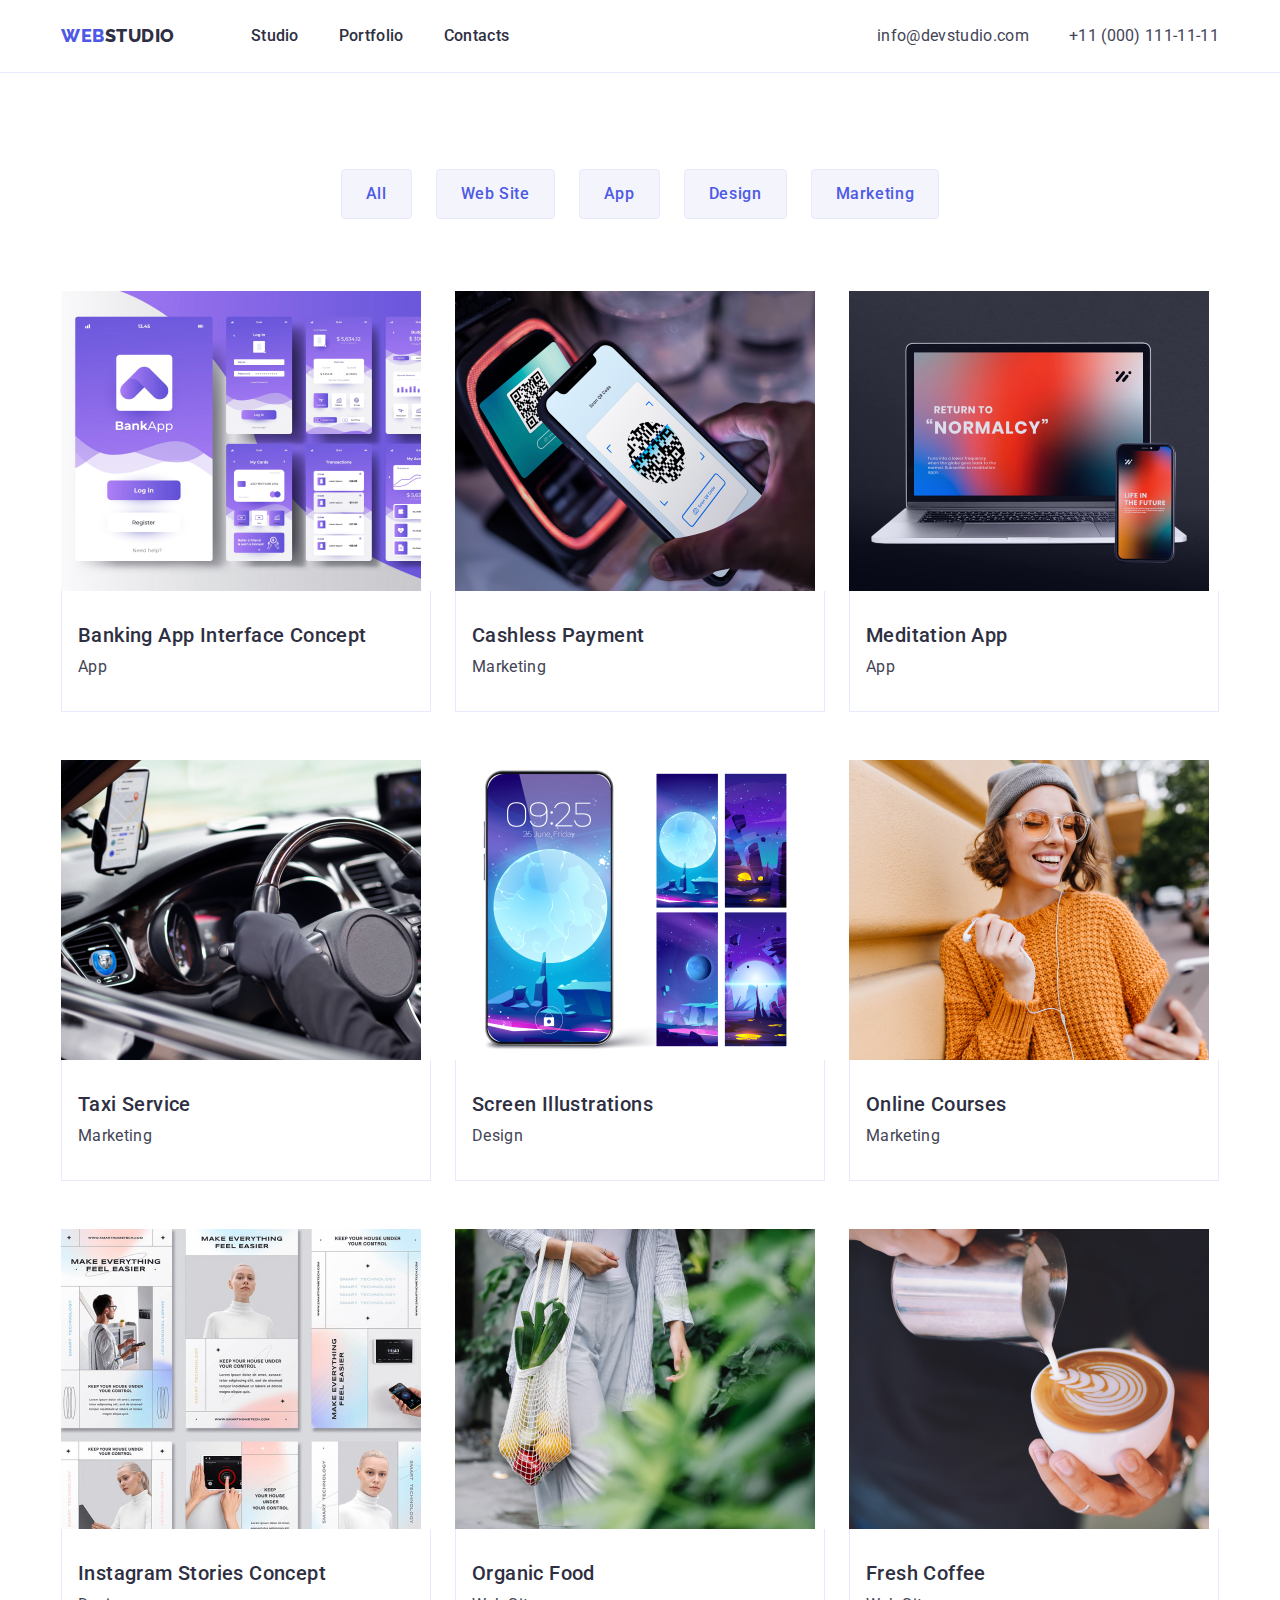
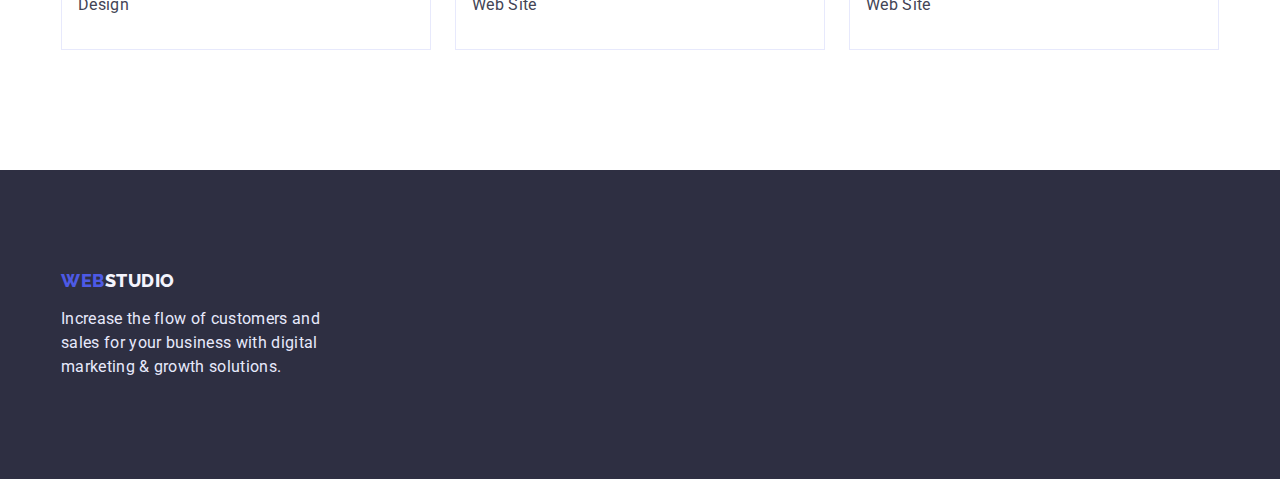
==== portfolio.html @ 20e193a5 "2255" ====
<!DOCTYPE html>
<html lang="en">

<head>
    <meta charset="UTF-8">
    <meta http-equiv="X-UA-Compatible" content="IE=edge">
    <meta name="viewport" content="width=device-width, initial-scale=1.0">
    <title>studio</title>
    <link rel="preconnect" href="https://fonts.googleapis.com">
    <link rel="preconnect" href="https://fonts.gstatic.com" crossorigin>
    <link
        href="https://fonts.googleapis.com/css2?family=Raleway:wght@800&family=Roboto+Mono:wght@600&family=Roboto:wght@400;500;700&display=swap"
        rel="stylesheet">
    <link rel="stylesheet" href="https://cdnjs.cloudflare.com/ajax/libs/modern-normalize/1.1.0/modern-normalize.min.css"
        integrity="sha512-wpPYUAdjBVSE4KJnH1VR1HeZfpl1ub8YT/NKx4PuQ5NmX2tKuGu6U/JRp5y+Y8XG2tV+wKQpNHVUX03MfMFn9Q=="
        crossorigin="anonymous" referrerpolicy="no-referrer" />
    <link rel="stylesheet" href="./css/styles.css" />

</head>

<body>
    <header class="header">
        <div class="container header-container">
            <nav class="header-nav">
                <a class="header-logo link" href="./portfolio.html">Web<span class="header-span">Studio</span></a>
                <ul class="header-list list">
                    <li class="header-item"><a class="header-button link" href="./index.html">Studio</a></li>
                    <li class="header-item"><a class="header-button link" href="./portfolio.html">Portfolio</a></li>
                    <li class="header-item"><a class="header-button link" href="">Contacts</a></li>
                </ul>
            </nav>
            <address class="header-address list">
                <ul class="header-address list">
                    <li class="header-email list"><a class="header-email link"
                            href="mailto:info@devstudio.com">info@devstudio.com</a></li>
                    <li class="header-email list"><a class="header-email link" href="tel:+110001111111">+11 (000)
                            111-11-11</a></li>
                </ul>
            </address>
        </div>
    </header>
    <main>
<section class="section section-portfolio">
    <div class="container">
    <h1 class="visually-hidden">menu</h1>
    
    <ul class="menu-btn list">
        <li><button class="all-btn" type="button">All</button></li>
        <li><button class="all-btn" type="button">Web Site</button></li>
        <li><button class="all-btn" type="button">App</button></li>
        <li><button class="all-btn" type="button">Design</button></li>
        <li><button class="all-btn" type="button">Marketing</button></li>       
    </ul>
   
    <ul class="gallery list">
        <li class="gallery-block">  
        <a class="gallery-tabl link" href="">
        <img class="img" src="./images/img-banking.jpg" alt="banking" width="360" styles/>
        <div class="gallery-container">
        <h2 class="gallery-title">Banking App Interface Concept</h2>
        <p class="gallery-text">App</p>
        </div>
        </a>          
        </li>
                                    
        <li class="gallery-block">
        <a class="gallery-tabl link" href=""><img class="img" src="./images/img-cashless.jpg" alt="cashless" width="360"/>
        <div class="gallery-container">
        <h2 class="gallery-title">Cashless Payment</h2>
        <p class="gallery-text">Marketing</p>
        </div>
        </a>  
        </li>
        
        <li class="gallery-block"> 
        <a class="gallery-tabl link" href=""><img class="img" src="./images/img-meditaion.jpg" alt="meditaion" width="360"/>
        <div class="gallery-container">
        <h2 class="gallery-title">Meditation App</h2>
        <p class="gallery-text">App</p>
        </div>
        </a>          
        </li>
        
        <li class="gallery-block"> 
        <a class="gallery-tabl link" href=""><img class="img" src="./images/img-taxi.jpg" alt="taxi" width="360"/>
        <div class="gallery-container">
        <h2 class="gallery-title">Taxi Service</h2>
        <p class="gallery-text">Marketing</p>
        </div>
        </a>                            
        </li>
        
        <li class="gallery-block">
        <a class="gallery-tabl link" href=""><img class="img" src="./images/img-screen.jpg" alt="screen" width="360"/>
        <div class="gallery-container">
        <h2 class="gallery-title">Screen Illustrations</h2>
        <p class="gallery-text">Design</p>
        </div>
        </a>           
        </li>
        
        <li class="gallery-block">
        <a class="gallery-tabl link" href=""><img class="img" src="./images/img-online.jpg" alt="online" width="360"/>
        <div class="gallery-container">
        <h2 class="gallery-title">Online Courses</h2>
        <p class="gallery-text">Marketing</p>
        </div>
        </a>           
        </li>
        
        <li class="gallery-block">
        <a class="gallery-tabl link" href=""><img class="img" src="./images/img-instagram.jpg" alt="instagram" width="360"/>
        <div class="gallery-container">
        <h2 class="gallery-title">Instagram Stories Concept</h2>
        <p class="gallery-text">Design</p>
        </div>
        </a>                      
        </li>
        
        <li class="gallery-block"> 
        <a class="gallery-tabl link" href=""><img class="img" src="./images/img-organic.jpg" alt="organic" width="360"/>
        <div class="gallery-container">
        <h2 class="gallery-title">Organic Food</h2>
        <p class="gallery-text">Web Site</p>
        </div>
        </a>                       
        </li>
        
        <li class="gallery-block">
        <a class="gallery-tabl link" href=""><img class="img" src="./images/img-fresh.jpg" alt="fresh" width="360"/>
        <div class="gallery-container">
        <h2 class="gallery-title">Fresh Coffee</h2>
        <p class="gallery-text">Web Site</p> 
        </div>
        </a>                       
        </li>
    </ul>
    </div>
 </section>
    </main>

    <footer class="footer">
        <div class="container">
            <div class="footer-container">
                <a class="footer-logo link" href="./index.html">Web<span class="footer-span">Studio</span></a>
                <p class="footer-text">Increase the flow of customers and
                    sales for your business with digital
                    marketing & growth solutions.</p>
            </div>
        </div>
    </footer>
---- css/styles.css ----
:root{
--body: #434455;
--header: #ffffff;
--header-logo: #4d5ae5;
--header-email: #434455;
--hover-focus: #404bbf;
--header-button: #2E2F42;
--header-borbot: #E7E9FC;
--hero: #2E2F42;
--hero-F: #FFFFFF;
--main-title-color: #ffffff;
--hero-btn-background: #4D5AE5;
--about-subtitle: #2E2F42;
--about-text: #434455;
--promo-title: #2E2F42;
--section-team-background: #F4F4FD;
--team-title:#2E2F42;
--team-title-name: #2E2F42;
--team-text: #434455;
--gallery-title: #2E2F42;
--gallery-text: #434455;
--footer-text: #E7E9FC;
--second-title-color: #303030;
--main-btn-color: #ffffff;     
--all-btn: #4d5ae5;
--all-btn-bord: #E7E9FC;
--footer: #2e2f42;
--footer-logo: #4d5ae5;
--span: #2e2f42;
--footer-span: #f4f4fd;
}

body{
    font-family: 'Roboto', sans-serif;    
    color: var(--body);
    font-size: 16px;
    line-height: 1.5;
    margin: 0;
}
.link {
    text-decoration: none;
}

.list{
    list-style: none;
    padding: 0;
    margin: 0;
}
.container{
    width: 1158px;
    margin: 0 auto;
    padding-left: 15px;
    padding-right: 15px;
}
.header-container{
    display: flex;
    justify-content: space-between;
    align-items: center;
}
.section {
    padding: 120px 0;
}
.header {
    border-bottom: 1px solid var(--header-borbot);
}
.header-nav {
    display: flex;
    align-items: center;

}
.header-logo {
    font-family: 'Raleway', sans-serif;
    font-weight: 800;
    font-size: 18px;
    line-height: 1.17;     
    display: flex;
    align-items: center;
    letter-spacing: 0.03em;
    text-transform: uppercase;               
    color: var(--header-logo);  
    text-decoration: none;
    flex-direction: row;
    align-items: flex-start;
    padding: 0px;
    margin-right: 76px;
}
.header-list {
    display: flex;
    align-items: flex-start;
    padding: 0px;
    gap: 40px;
    top: 0px;
}
.header-span {
    color: var(--span);
}

.header-button {
    font-family: 'Roboto', sans-serif;
    font-weight: 500;
    font-size: 16px;
    line-height: 1.5;
    letter-spacing: 0.02em;
    color: var(--header-button);  
    text-decoration: none;
    flex: none;
    order: 0;
    flex-grow: 0;
    padding: 24px 0;
    display: block;
}
.header-button:hover {
    color: var(--hover-focus);
}
.header-button:focus {
   color: var(--hover-focus);
}
.header-address {
    font-style: normal;
    display: flex;
    gap: 40px;
}
.header-email {
font-family: 'Roboto';
font-size: 16px;
line-height: 1.5;
letter-spacing: 0.02em;
color: var(--header-email);
}
.header-email:hover {
    color: var(--hover-focus);
}
.header-email:focus {
    color: var(--hover-focus)
}

.hero {
    background-color: var(--hero);
    padding: 188px 0;
    text-align: center;
}
   
.about-list {
    display: flex;
    gap: 24px;
}
.hero-title {
    font-family: 'Roboto', sans-serif;
    margin: 0 auto 48px;
    width: 496px;
    font-weight: 700;
    font-size: 56px;
    line-height: 1.07;
    text-align: center;
    letter-spacing: 0.02em;
    color: var(--hero-F);
}
.hero-btn {
    font-family: inherit;
    display: block;
    margin: 0 auto;
    font-weight: 500;
    font-size: 16px;
    line-height: 1.5;
    letter-spacing: 0.04em;
    color: var(--hero-F);
    background-color: var(--hero-btn-background);
    box-shadow: 0px 4px 4px rgba(0, 0, 0, 0.15);
    border-radius: 4px;
    cursor: pointer;
    padding: 16px 32px;
    border: 0;
}
.hero-btn:hover {
    background-color: var(--hover-focus); 
    color: var(--hero-F);
    
}
.hero-btn:focus {
    background-color: var(--hover-focus);
    color: var(--hero-F);
}

.visually-hidden {
    position: absolute;
    width: 1px;
    height: 1px;
    margin: -1px;
    border: 0;
    padding: 0;
    white-space: nowrap;
    clip-path: inset(100%);
    clip: rect(0 0 0 0);
    overflow: hidden;
    color: #2E2F42;
}
.about-item {
    width: calc((100% - 72px)/4);
}

.about-subtitle{
    font-family: 'Roboto', sans-serif;
    font-weight: 500;
    font-size: 20px;
    line-height: 1.2;
    letter-spacing: 0.02em;
    color: var(--about-subtitle); 
    margin: 0 0 8px;     
}
.about-text {
    font-family: 'Roboto', sans-serif;
    font-size: 16px;
    line-height: 1.5;
    letter-spacing: 0.02em;    
    color: var(--about-text); 
    flex: none;
    order: 1;
    flex-grow: 0;
    margin: 0;
}
.about {
    padding-top: 0;
}
.promo-title{
    font-family: 'Roboto', sans-serif;
    font-weight: 700;
    font-size: 36px;
    line-height: 1.11;
    text-align: center;
    letter-spacing: 0.02em;
    text-transform: capitalize;
    color: var(--promo-title);
    margin: 0 0 72px;
}
.promo-subject{
    gap: 24px;
}
.img {
    display: block;
}
.style{
    display: block;
    max-width: 100%;
}
.team {
    padding: 120px 0;
    background-color: var(--section-team-background);
}

.team-list {
    display: flex;
    gap: 24px;
}
.team-info{
    width: calc((100% - 72px)/4);
    background-color: var(--header);
    display: block;
    border-radius: 0px 0px 4px 4px;
}
.team-style{
    padding: 32px 0;
    text-align: center;
}
.team-title-name {
    font-family: 'Roboto', sans-serif;
    font-weight: 500;
    font-size: 20px;
    line-height: 1.2;       
    letter-spacing: 0.02em;
    color:  var(--team-title-name);          
    flex: none;
    order: 0;
    flex-grow: 0;
    margin: 0 0 8px;
}
.team-text {
    font-family: 'Roboto', sans-serif;
    font-weight: 400;
    font-size: 16px;
    line-height: 1.5;        
    letter-spacing: 0.02em;
    color: var(--team-text);
    flex: none;
    order: 1;
    flex-grow: 0;
    margin: 0;
}
/**-----Portfolio---------*/
.list {
    list-style: none;
    display: flex;
    align-items: center;
    flex-wrap: wrap;
    padding: 0;
    margin: 0;
}
.section-portfolio {
    padding-top: 96px;
}
.menu-btn{
    justify-content: center;
    margin-bottom: 72px;
    padding: 0px 0px;
    gap: 24px;
}
.all-btn {
    font-family: 'Roboto', sans-serif;
    cursor: pointer;
    font-weight: 500;
    font-size: 16px;
    line-height: 1.5;
    display: flex;
    align-items: center;
    text-align: center;
    letter-spacing: 0.04em;
    color: var(--all-btn);
    background-color: var(--section-team-background);
    border: 1px solid var(--all-btn-bord);
    padding: 12px 24px;
    border-radius: 4px;
    gap: 24px;    
}
.all-btn:hover {
    background-color: var(--hover-focus);
    color: var(--section-team-background);
}
.all-btn:focus {
    background-color: var(--hover-focus); 
    color: var(--section-team-background);
}

.gallery{
    background-color: var(--hero-F);
    text-decoration: none; 
    display: flex;
    flex-wrap: wrap;
    gap: 48px 24px;
}
.gallery-block {
    width: calc((100% - 48px)/3);
}

.gallery-container {
    padding: 32px 16px;
    border: 1px solid #E7E9FC;
    border-top: 0;
}
.gallery-title{
    text-decoration: none;
    font-weight: 500;
    font-size: 20px;
    line-height: 1.2;        
    letter-spacing: 0.02em;       
    color: var(--gallery-title);
    margin: 0 0 8px;
}
.gallery-text{
    font-style: normal;
    font-size: 16px;
    line-height: 1.5;
    letter-spacing: 0.02em;
    color: var(--gallery-text);
    margin: 0;
}

/**-----Footer---------*/
.footer {
background-color:  var(--footer); 
padding: 100px 0;
}
.footer-container{
    width: 264px;
}
.footer-title {
position: absolute;
width: 115px;
height: 22px;
left: 156px;
top: 2380px;
}

.footer-logo {
font-family: 'Raleway', sans-serif;
text-decoration: none;
font-weight: 800;
font-size: 18px;
line-height: 1.17;           
display: inline-block;
letter-spacing: 0.03em;
text-transform: uppercase;              
color: var(--footer-logo);
margin-bottom: 16px;
}
.footer-span {
    color: var(--footer-span);
}
.footer-text {
font-family: 'Roboto', sans-serif;
font-weight: 400;
font-size: 16px;
line-height: 1.5;           
letter-spacing: 0.02em;
color: var(--footer-text);
margin: 0;
}
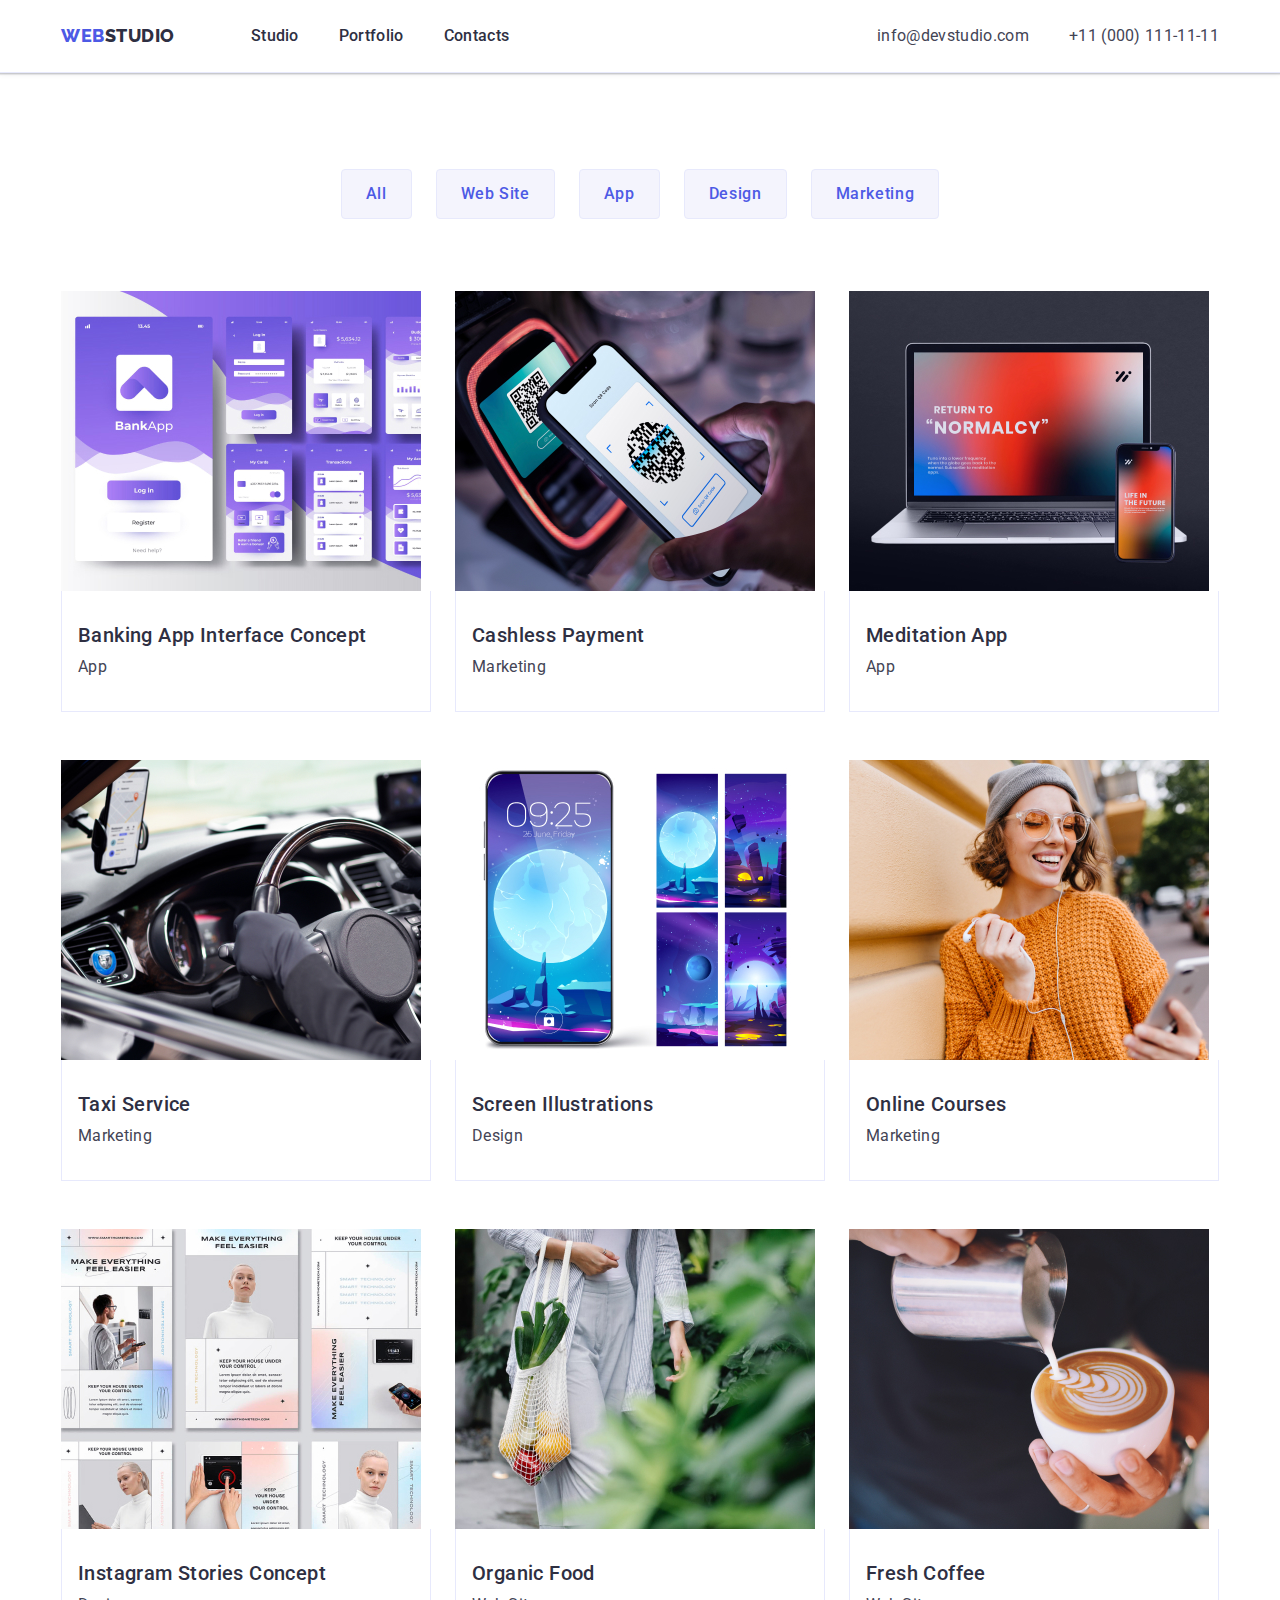
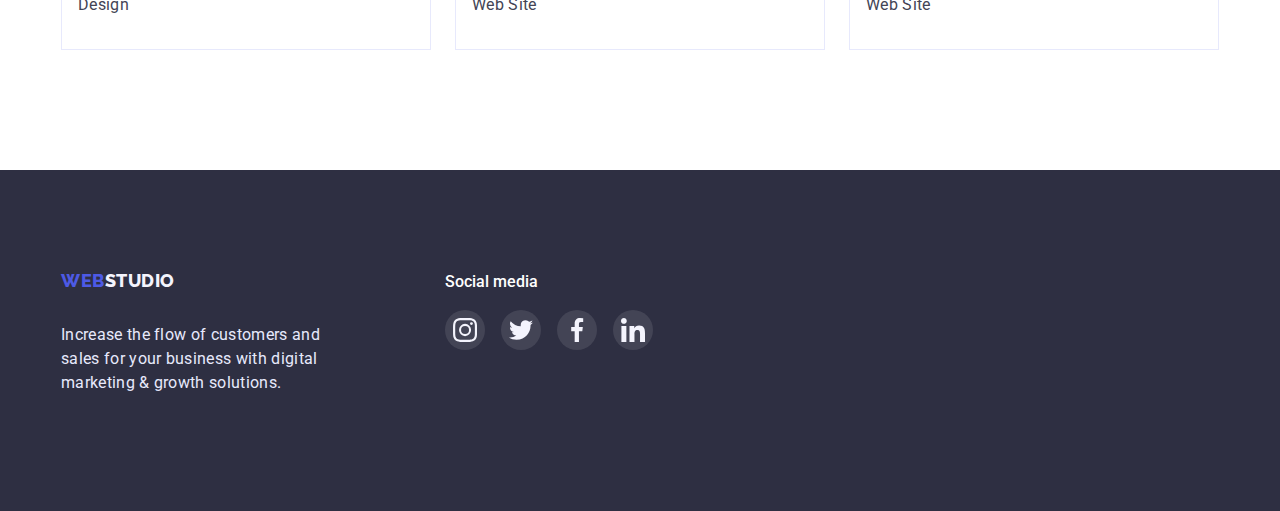
==== commit 6e20773f: "2307" ====
--- a/portfolio.html
+++ b/portfolio.html
@@ -19,133 +19,180 @@
 </head>
 
 <body>
-    <header class="header">
-        <div class="container header-container">
-            <nav class="header-nav">
-                <a class="header-logo link" href="./portfolio.html">Web<span class="header-span">Studio</span></a>
-                <ul class="header-list list">
-                    <li class="header-item"><a class="header-button link" href="./index.html">Studio</a></li>
-                    <li class="header-item"><a class="header-button link" href="./portfolio.html">Portfolio</a></li>
-                    <li class="header-item"><a class="header-button link" href="">Contacts</a></li>
-                </ul>
-            </nav>
-            <address class="header-address list">
-                <ul class="header-address list">
-                    <li class="header-email list"><a class="header-email link"
-                            href="mailto:info@devstudio.com">info@devstudio.com</a></li>
-                    <li class="header-email list"><a class="header-email link" href="tel:+110001111111">+11 (000)
-                            111-11-11</a></li>
-                </ul>
-            </address>
+<header class="header">
+    <div class="container header-container">
+        <nav class="header-nav">
+            <a class="header-logo link" href="./portfolio.html">Web<span class="header-span">Studio</span></a>
+            <ul class="header-list list">
+                <li class="header-item"><a class="header-button link" href="./index.html">Studio</a></li>
+                <li class="header-item"><a class="header-button link" href="./portfolio.html">Portfolio</a></li>
+                <li class="header-item"><a class="header-button link" href="">Contacts</a></li>
+            </ul>
+        </nav>
+        <address class="header-address list">
+            <ul class="header-address list">
+                <li class="header-email list"><a class="header-email link"
+                        href="mailto:info@devstudio.com">info@devstudio.com</a></li>
+                <li class="header-email list"><a class="header-email link" href="tel:+110001111111">+11 (000)
+                        111-11-11</a></li>
+            </ul>
+        </address>
+    </div>
+</header>
+<main>
+    <section class="section section-portfolio">
+        <div class="container">
+            <h1 class="visually-hidden">menu</h1>
+
+            <ul class="menu-btn list">
+                <li><button class="all-btn" type="button">All</button></li>
+                <li><button class="all-btn" type="button">Web Site</button></li>
+                <li><button class="all-btn" type="button">App</button></li>
+                <li><button class="all-btn" type="button">Design</button></li>
+                <li><button class="all-btn" type="button">Marketing</button></li>
+            </ul>
+
+            <ul class="gallery list">
+                <li class="gallery-block">
+                    <a class="gallery-tabl link" href="">
+                        <img class="img" src="./images/img-banking.jpg" alt="banking" width="360" styles />
+                        <div class="gallery-container">
+                            <h2 class="gallery-title">Banking App Interface Concept</h2>
+                            <p class="gallery-text">App</p>
+                        </div>
+                    </a>
+                </li>
+
+                <li class="gallery-block">
+                    <a class="gallery-tabl link" href=""><img class="img" src="./images/img-cashless.jpg" alt="cashless"
+                            width="360" />
+                        <div class="gallery-container">
+                            <h2 class="gallery-title">Cashless Payment</h2>
+                            <p class="gallery-text">Marketing</p>
+                        </div>
+                    </a>
+                </li>
+
+                <li class="gallery-block">
+                    <a class="gallery-tabl link" href=""><img class="img" src="./images/img-meditaion.jpg"
+                            alt="meditaion" width="360" />
+                        <div class="gallery-container">
+                            <h2 class="gallery-title">Meditation App</h2>
+                            <p class="gallery-text">App</p>
+                        </div>
+                    </a>
+                </li>
+
+                <li class="gallery-block">
+                    <a class="gallery-tabl link" href=""><img class="img" src="./images/img-taxi.jpg" alt="taxi"
+                            width="360" />
+                        <div class="gallery-container">
+                            <h2 class="gallery-title">Taxi Service</h2>
+                            <p class="gallery-text">Marketing</p>
+                        </div>
+                    </a>
+                </li>
+
+                <li class="gallery-block">
+                    <a class="gallery-tabl link" href=""><img class="img" src="./images/img-screen.jpg" alt="screen"
+                            width="360" />
+                        <div class="gallery-container">
+                            <h2 class="gallery-title">Screen Illustrations</h2>
+                            <p class="gallery-text">Design</p>
+                        </div>
+                    </a>
+                </li>
+
+                <li class="gallery-block">
+                    <a class="gallery-tabl link" href=""><img class="img" src="./images/img-online.jpg" alt="online"
+                            width="360" />
+                        <div class="gallery-container">
+                            <h2 class="gallery-title">Online Courses</h2>
+                            <p class="gallery-text">Marketing</p>
+                        </div>
+                    </a>
+                </li>
+
+                <li class="gallery-block">
+                    <a class="gallery-tabl link" href=""><img class="img" src="./images/img-instagram.jpg"
+                            alt="instagram" width="360" />
+                        <div class="gallery-container">
+                            <h2 class="gallery-title">Instagram Stories Concept</h2>
+                            <p class="gallery-text">Design</p>
+                        </div>
+                    </a>
+                </li>
+
+                <li class="gallery-block">
+                    <a class="gallery-tabl link" href=""><img class="img" src="./images/img-organic.jpg" alt="organic"
+                            width="360" />
+                        <div class="gallery-container">
+                            <h2 class="gallery-title">Organic Food</h2>
+                            <p class="gallery-text">Web Site</p>
+                        </div>
+                    </a>
+                </li>
+
+                <li class="gallery-block">
+                    <a class="gallery-tabl link" href=""><img class="img" src="./images/img-fresh.jpg" alt="fresh"
+                            width="360" />
+                        <div class="gallery-container">
+                            <h2 class="gallery-title">Fresh Coffee</h2>
+                            <p class="gallery-text">Web Site</p>
+                        </div>
+                    </a>
+                </li>
+            </ul>
         </div>
-    </header>
-    <main>
-<section class="section section-portfolio">
-    <div class="container">
-    <h1 class="visually-hidden">menu</h1>
+    </section>
+</main>
+<footer class="footer">
+    <div class="container foot-cont">
+        <div class="footer-container">
+            <a class="footer-logo link" href="./index.html">Web<span class="footer-span">Studio</span></a>
+            <p class="footer-text">Increase the flow of customers and
+                sales for your business with digital
+                marketing & growth solutions.</p>
+        </div>
+        <div class="footer-social">
+            <p class="social-text">Social media</p>
+            <ul class="soc-media list">
+
+                <li class="social-item">
+                    <a href="" class="footer-social-link link">
+                        <svg width="24" height="24" class="social-icon">
+                            <use href="./images/sprite.svg#icon-instagram"> </use>
+                        </svg>
+                    </a>
+                </li>
+                <li class="social-item">
+                    <a href="" class="footer-social-link link">
+                        <svg width="24" height="24" class="social-icon">
+                            <use href="./images/sprite.svg#icon-twitter"> </use>
+                        </svg>
+                    </a>
+                </li>
+                <li class="social-item">
+                    <a href="" class="footer-social-link link">
+                        <svg width="24" height="24" class="social-icon">
+                            <use href="./images/sprite.svg#icon-facebook"> </use>
+                        </svg>
+                    </a>
+                </li>
+                <li class="social-item">
+                    <a href="" class="footer-social-link link">
+                        <svg width="24" height="24" class="social-icon">
+                            <use href="./images/sprite.svg#icon-linkedin"></use>
+                        </svg>
+                    </a>
+                </li>
+            </ul>
+        </div>
+    </div>
+</footer>
+</body>
     
-    <ul class="menu-btn list">
-        <li><button class="all-btn" type="button">All</button></li>
-        <li><button class="all-btn" type="button">Web Site</button></li>
-        <li><button class="all-btn" type="button">App</button></li>
-        <li><button class="all-btn" type="button">Design</button></li>
-        <li><button class="all-btn" type="button">Marketing</button></li>       
-    </ul>
-   
-    <ul class="gallery list">
-        <li class="gallery-block">  
-        <a class="gallery-tabl link" href="">
-        <img class="img" src="./images/img-banking.jpg" alt="banking" width="360" styles/>
-        <div class="gallery-container">
-        <h2 class="gallery-title">Banking App Interface Concept</h2>
-        <p class="gallery-text">App</p>
-        </div>
-        </a>          
-        </li>
-                                    
-        <li class="gallery-block">
-        <a class="gallery-tabl link" href=""><img class="img" src="./images/img-cashless.jpg" alt="cashless" width="360"/>
-        <div class="gallery-container">
-        <h2 class="gallery-title">Cashless Payment</h2>
-        <p class="gallery-text">Marketing</p>
-        </div>
-        </a>  
-        </li>
-        
-        <li class="gallery-block"> 
-        <a class="gallery-tabl link" href=""><img class="img" src="./images/img-meditaion.jpg" alt="meditaion" width="360"/>
-        <div class="gallery-container">
-        <h2 class="gallery-title">Meditation App</h2>
-        <p class="gallery-text">App</p>
-        </div>
-        </a>          
-        </li>
-        
-        <li class="gallery-block"> 
-        <a class="gallery-tabl link" href=""><img class="img" src="./images/img-taxi.jpg" alt="taxi" width="360"/>
-        <div class="gallery-container">
-        <h2 class="gallery-title">Taxi Service</h2>
-        <p class="gallery-text">Marketing</p>
-        </div>
-        </a>                            
-        </li>
-        
-        <li class="gallery-block">
-        <a class="gallery-tabl link" href=""><img class="img" src="./images/img-screen.jpg" alt="screen" width="360"/>
-        <div class="gallery-container">
-        <h2 class="gallery-title">Screen Illustrations</h2>
-        <p class="gallery-text">Design</p>
-        </div>
-        </a>           
-        </li>
-        
-        <li class="gallery-block">
-        <a class="gallery-tabl link" href=""><img class="img" src="./images/img-online.jpg" alt="online" width="360"/>
-        <div class="gallery-container">
-        <h2 class="gallery-title">Online Courses</h2>
-        <p class="gallery-text">Marketing</p>
-        </div>
-        </a>           
-        </li>
-        
-        <li class="gallery-block">
-        <a class="gallery-tabl link" href=""><img class="img" src="./images/img-instagram.jpg" alt="instagram" width="360"/>
-        <div class="gallery-container">
-        <h2 class="gallery-title">Instagram Stories Concept</h2>
-        <p class="gallery-text">Design</p>
-        </div>
-        </a>                      
-        </li>
-        
-        <li class="gallery-block"> 
-        <a class="gallery-tabl link" href=""><img class="img" src="./images/img-organic.jpg" alt="organic" width="360"/>
-        <div class="gallery-container">
-        <h2 class="gallery-title">Organic Food</h2>
-        <p class="gallery-text">Web Site</p>
-        </div>
-        </a>                       
-        </li>
-        
-        <li class="gallery-block">
-        <a class="gallery-tabl link" href=""><img class="img" src="./images/img-fresh.jpg" alt="fresh" width="360"/>
-        <div class="gallery-container">
-        <h2 class="gallery-title">Fresh Coffee</h2>
-        <p class="gallery-text">Web Site</p> 
-        </div>
-        </a>                       
-        </li>
-    </ul>
-    </div>
- </section>
-    </main>
 
-    <footer class="footer">
-        <div class="container">
-            <div class="footer-container">
-                <a class="footer-logo link" href="./index.html">Web<span class="footer-span">Studio</span></a>
-                <p class="footer-text">Increase the flow of customers and
-                    sales for your business with digital
-                    marketing & growth solutions.</p>
-            </div>
-        </div>
-    </footer>+    
+
+ --- a/css/styles.css
+++ b/css/styles.css
@@ -28,6 +28,7 @@
 --footer-logo: #4d5ae5;
 --span: #2e2f42;
 --footer-span: #f4f4fd;
+--customers-link: #8E8F99;
 }
 
 body{
@@ -62,6 +63,7 @@
 }
 .header {
     border-bottom: 1px solid var(--header-borbot);
+    box-shadow: 0px 2px 1px rgba(46, 47, 66, 0.08), 0px 1px 1px rgba(46, 47, 66, 0.16), 0px 1px 6px rgba(46, 47, 66, 0.08);
 }
 .header-nav {
     display: flex;
@@ -121,11 +123,11 @@
     gap: 40px;
 }
 .header-email {
-font-family: 'Roboto';
-font-size: 16px;
-line-height: 1.5;
-letter-spacing: 0.02em;
-color: var(--header-email);
+    font-family: 'Roboto';
+    font-size: 16px;
+    line-height: 1.5;
+    letter-spacing: 0.02em;
+    color: var(--header-email);
 }
 .header-email:hover {
     color: var(--hover-focus);
@@ -134,10 +136,16 @@
     color: var(--hover-focus)
 }
 
-.hero {
+.hero {    
     background-color: var(--hero);
+    background-image: linear-gradient(rgba(46, 47, 66, 0.7), rgba(46, 47, 66, 0.7)), url(../images/office-1.jpg); 
+    max-width: 1440px;
+    margin: 0 auto;
     padding: 188px 0;
     text-align: center;
+    background-repeat: no-repeat;
+    background-position: center;
+    background-size: cover;
 }
    
 .about-list {
@@ -197,6 +205,34 @@
 .about-item {
     width: calc((100% - 72px)/4);
 }
+.about-item::before{
+    display: block;
+    content: "";
+    height: 112px;       
+    background-color: var(--section-team-background);
+    border-radius: 4px;
+    margin-bottom: 8px;
+}
+.icon-strategy::before{
+    background-image: url(../images/antenna.svg);
+    background-position: center;
+    background-repeat: no-repeat;
+}
+.icon-punctuality::before{
+    background-image: url(../images/clock.svg);
+    background-position: center;
+    background-repeat: no-repeat;
+}
+.icon-diligence::before{
+    background-image: url(../images/diagram.svg);
+    background-position: center;
+    background-repeat: no-repeat;
+}
+.icon-technologies::before{
+    background-image: url(../images/astronaut.svg);
+    background-position: center;
+    background-repeat: no-repeat;
+}
 
 .about-subtitle{
     font-family: 'Roboto', sans-serif;
@@ -261,6 +297,7 @@
     padding: 32px 0;
     text-align: center;
 }
+
 .team-title-name {
     font-family: 'Roboto', sans-serif;
     font-weight: 500;
@@ -284,7 +321,65 @@
     order: 1;
     flex-grow: 0;
     margin: 0;
-}
+    margin-bottom: 8px;
+}
+.social-list{
+    gap: 24px;  
+    justify-content: center;  
+}
+.team-social{
+    display: flex;
+    align-items: center;
+    justify-content: center;
+    background-color: var(--all-btn);
+    border-radius: 50%;
+    width: 40px;
+    height: 40px;
+    color: var(--section-team-background);
+}
+.team-social:is(:hover, :focus){
+background-color: var(--hover-focus);
+}
+
+.team-icon {
+    fill: currentColor;
+}
+.team-icon:is(:hover, :focus){
+    fill: #303030;
+}
+
+.customers-list{
+    justify-content: center;
+    gap: 24px;
+}
+.customers-item{
+    width: calc((100% - 120px)/6);
+    height: 88px;
+}
+.customers-link{
+    width: 100%;
+    height: 100%;
+    display: flex;
+    align-items: center;
+    justify-content: center;
+    color: var(--customers-link);
+    border: 1px solid var(--customers-link);
+    border-radius: 4px;
+    gap: 24px;   
+}
+.customers-link:is(:hover, :focus) {
+    border-color: var(--hover-focus);
+    color: var(--hover-focus);
+}
+.customers-link:hover .customers-icon{
+    fill: var(--hover-focus);
+}
+.customers-icon{
+    display: flex;
+    justify-content: center;
+    fill: currentColor;
+}
+
 /**-----Portfolio---------*/
 .list {
     list-style: none;
@@ -321,12 +416,16 @@
     gap: 24px;    
 }
 .all-btn:hover {
+    box-shadow: 0px 3px 1px rgba(0, 0, 0, 0.1), 0px 2px 1px rgba(0, 0, 0, 0.08), 0px 2px 2px rgba(0, 0, 0, 0.12);
     background-color: var(--hover-focus);
     color: var(--section-team-background);
+    border-color: var(--hover-focus);
 }
 .all-btn:focus {
+    box-shadow: 0px 3px 1px rgba(0, 0, 0, 0.1), 0px 2px 1px rgba(0, 0, 0, 0.08), 0px 2px 2px rgba(0, 0, 0, 0.12);
     background-color: var(--hover-focus); 
     color: var(--section-team-background);
+    border-color: var(--hover-focus);
 }
 
 .gallery{
@@ -338,6 +437,15 @@
 }
 .gallery-block {
     width: calc((100% - 48px)/3);
+}
+.gallery-tabl{
+    display: block;
+}
+.gallery-tabl:hover{
+    box-shadow: 0px 1px 6px rgba(46, 47, 66, 0.08), 0px 1px 1px rgba(46, 47, 66, 0.16), 0px 2px 1px rgba(46, 47, 66, 0.08);
+}
+.gallery-tabl:focus {
+    box-shadow: 0px 1px 6px rgba(46, 47, 66, 0.08), 0px 1px 1px rgba(46, 47, 66, 0.16), 0px 2px 1px rgba(46, 47, 66, 0.08);
 }
 
 .gallery-container {
@@ -365,43 +473,82 @@
 
 /**-----Footer---------*/
 .footer {
-background-color:  var(--footer); 
-padding: 100px 0;
+    background-color:  var(--footer); 
+    padding: 100px 0;
+}
+.foot-cont{
+    display: flex;
 }
 .footer-container{
     width: 264px;
-}
+    margin: 0 120px 0 0;
+}
+
 .footer-title {
-position: absolute;
-width: 115px;
-height: 22px;
-left: 156px;
-top: 2380px;
+    position: absolute;
+    width: 115px;
+    height: 22px;
+    left: 156px;
+    top: 2380px;
 }
 
 .footer-logo {
-font-family: 'Raleway', sans-serif;
-text-decoration: none;
-font-weight: 800;
-font-size: 18px;
-line-height: 1.17;           
-display: inline-block;
-letter-spacing: 0.03em;
-text-transform: uppercase;              
-color: var(--footer-logo);
-margin-bottom: 16px;
+    font-family: 'Raleway', sans-serif;
+    text-decoration: none;
+    font-weight: 800;
+    font-size: 18px;
+    line-height: 1.17;           
+    display: inline-block;
+    letter-spacing: 0.03em;
+    text-transform: uppercase;              
+    color: var(--footer-logo);
+    margin-bottom: 16px;
 }
 .footer-span {
     color: var(--footer-span);
 }
 .footer-text {
-font-family: 'Roboto', sans-serif;
-font-weight: 400;
-font-size: 16px;
-line-height: 1.5;           
-letter-spacing: 0.02em;
-color: var(--footer-text);
-margin: 0;
-}
-
-
+    font-family: 'Roboto', sans-serif;
+    font-weight: 400;
+    font-size: 16px;
+    line-height: 1.5;           
+    letter-spacing: 0.02em;
+    color: var(--footer-text);
+}
+
+.footer-social {
+    width: 208px;   
+}
+.social-text{
+    align-items: flex-start;
+    font-family: 'Roboto';
+    font-weight: 500;
+    font-size: 16px;    
+    color: var(--header);
+    line-height: 1.5; 
+    margin: 0 0 16px;
+}
+.soc-media{
+    display: flex;
+    justify-content: center;
+    gap: 16px; 
+}
+.social-item{
+    width: 40px;
+    height: 40px;
+}
+.footer-social-link{
+    display: flex;
+    justify-content: center;
+    align-items: center;
+    border-radius: 50%;
+    width: 100%;
+    height: 100%;
+    background-color: rgba(255, 255, 255, 0.1);
+}
+.social-icon{
+    fill: var(--section-team-background);
+}
+
+
+
